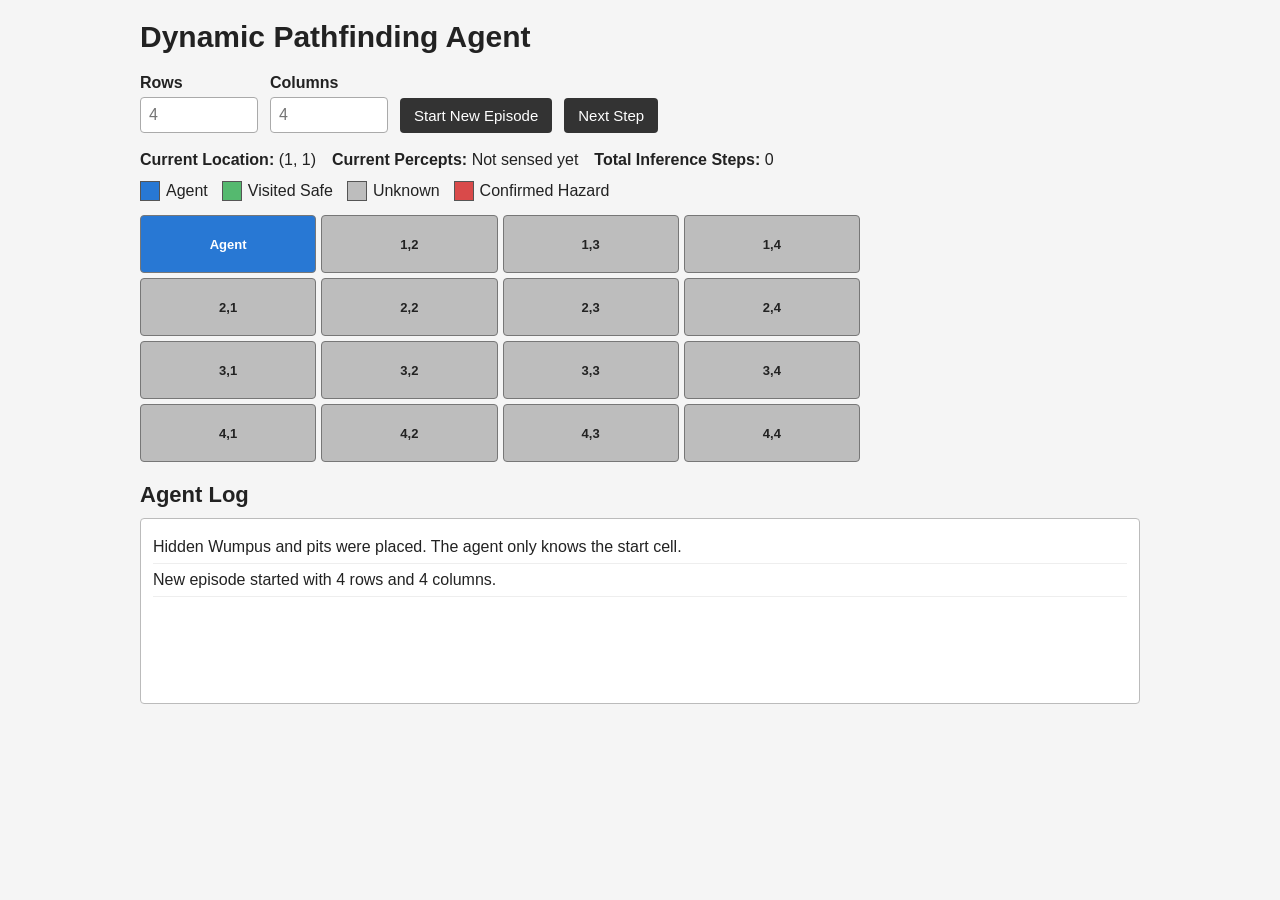
==== index.html @ 9823aac8 "Step 1: add Wumpus world and resolution logic engine" ====
<!DOCTYPE html>
<html lang="en">
<head>
    <meta charset="UTF-8">
    <meta name="viewport" content="width=device-width, initial-scale=1.0">
    <title>Dynamic Wumpus World Agent</title>
    <link rel="stylesheet" href="style.css">
</head>
<body>
    <div class="page">
        <h1>Dynamic Pathfinding Agent</h1>

        <div class="controls">
            <label>
                Rows
                <input type="number" id="rowsInput" min="2" placeholder="4">
            </label>

            <label>
                Columns
                <input type="number" id="colsInput" min="2" placeholder="4">
            </label>

            <button id="startButton">Start New Episode</button>
            <button id="nextButton" disabled>Next Step</button>
        </div>

        <div class="info">
            <p><strong>Current Location:</strong> <span id="locationText">-</span></p>
            <p><strong>Current Percepts:</strong> <span id="perceptText">-</span></p>
            <p><strong>Total Inference Steps:</strong> <span id="stepsText">0</span></p>
        </div>

        <div class="legend">
            <span><span class="legend-box agent-color"></span>Agent</span>
            <span><span class="legend-box visited-color"></span>Visited Safe</span>
            <span><span class="legend-box unknown-color"></span>Unknown</span>
            <span><span class="legend-box hazard-color"></span>Confirmed Hazard</span>
        </div>

        <div id="grid" class="grid"></div>

        <h2>Agent Log</h2>
        <div id="logArea" class="log-area"></div>
    </div>

    <script src="script.js"></script>
</body>
</html>
---- style.css ----
body {
    margin: 0;
    font-family: Arial, sans-serif;
    background: #f5f5f5;
    color: #222;
}

.page {
    max-width: 1000px;
    margin: 0 auto;
    padding: 20px;
}

h1 {
    margin-top: 0;
    font-size: 30px;
}

h2 {
    font-size: 22px;
    margin-bottom: 10px;
}

.controls {
    display: flex;
    flex-wrap: wrap;
    gap: 12px;
    align-items: end;
    margin-bottom: 18px;
}

label {
    display: flex;
    flex-direction: column;
    gap: 5px;
    font-weight: bold;
}

input {
    width: 100px;
    padding: 8px;
    border: 1px solid #aaa;
    border-radius: 4px;
    font-size: 16px;
}

button {
    padding: 9px 14px;
    border: 0;
    border-radius: 4px;
    background: #333;
    color: white;
    font-size: 15px;
    cursor: pointer;
}

button:disabled {
    background: #999;
    cursor: not-allowed;
}

.info {
    display: flex;
    flex-wrap: wrap;
    gap: 16px;
    margin-bottom: 12px;
}

.info p {
    margin: 0;
}

.legend {
    display: flex;
    flex-wrap: wrap;
    gap: 14px;
    margin-bottom: 14px;
}

.legend span {
    display: flex;
    align-items: center;
    gap: 6px;
}

.legend-box {
    width: 18px;
    height: 18px;
    display: inline-block;
    border: 1px solid #555;
}

.grid {
    display: grid;
    gap: 5px;
    margin-bottom: 20px;
    max-width: 720px;
}

.cell {
    min-width: 56px;
    min-height: 56px;
    border: 1px solid #777;
    display: flex;
    align-items: center;
    justify-content: center;
    text-align: center;
    font-size: 13px;
    font-weight: bold;
    border-radius: 4px;
}

.unknown-color,
.unknown {
    background: #bdbdbd;
}

.visited-color,
.visited {
    background: #55b96f;
}

.agent-color,
.agent {
    background: #2878d4;
    color: white;
}

.hazard-color,
.hazard {
    background: #d94a4a;
    color: white;
}

.log-area {
    background: white;
    border: 1px solid #bbb;
    border-radius: 4px;
    padding: 12px;
    min-height: 160px;
    max-height: 280px;
    overflow-y: auto;
    line-height: 1.5;
}

.log-line {
    border-bottom: 1px solid #eee;
    padding: 4px 0;
}

@media (max-width: 600px) {
    .cell {
        min-width: 42px;
        min-height: 42px;
        font-size: 11px;
    }
}
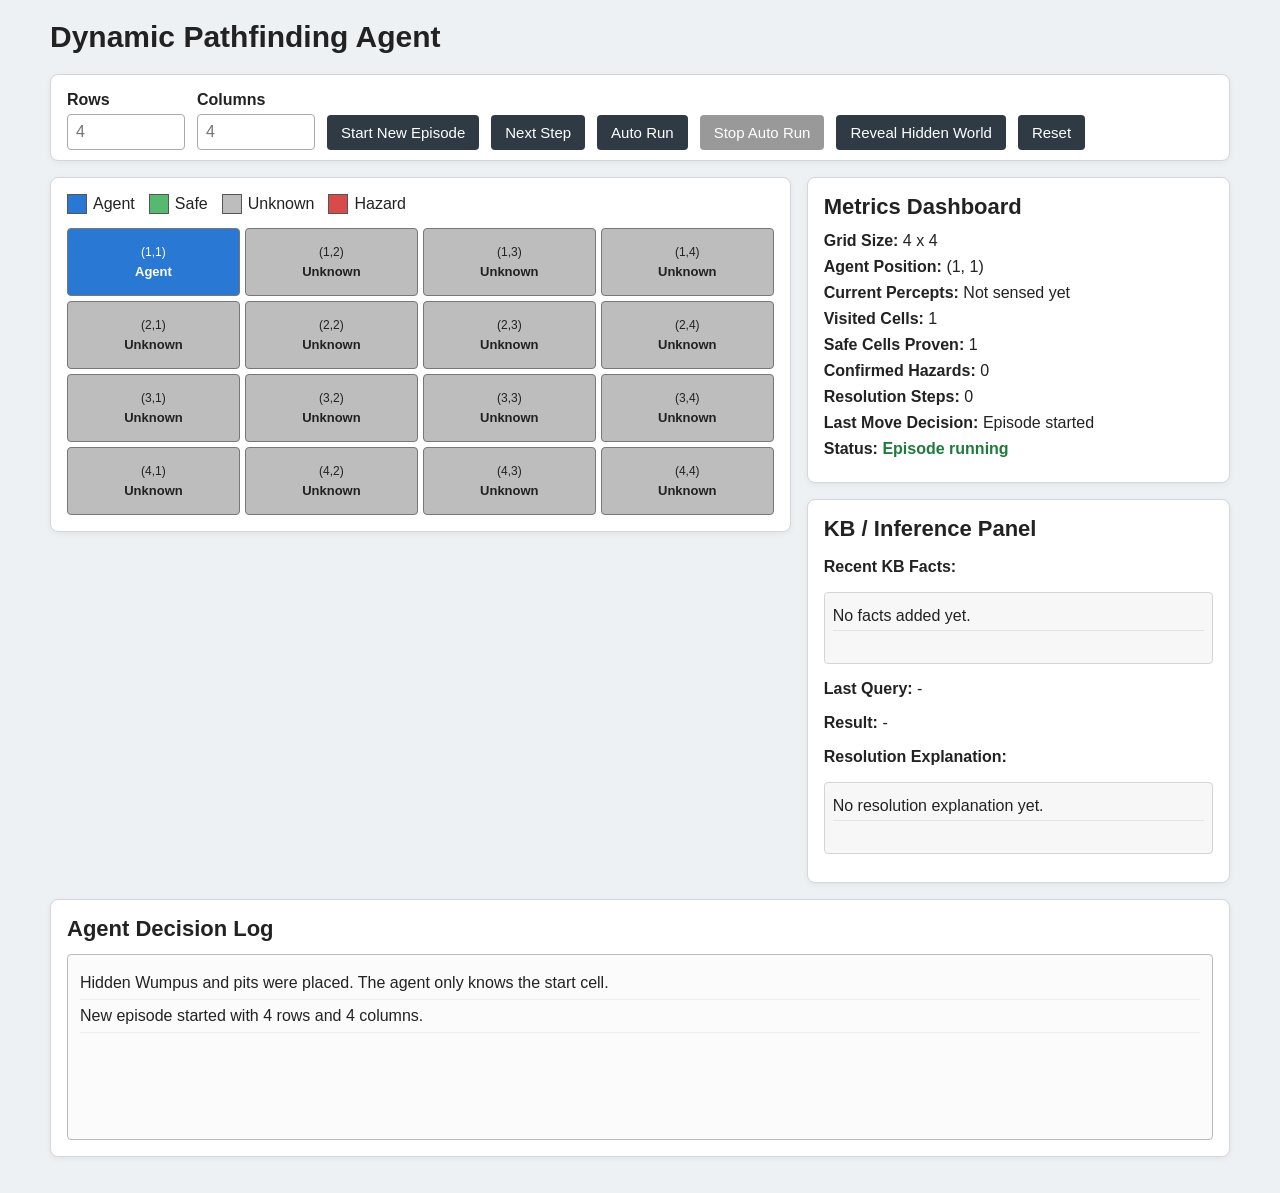
==== commit 25dea901: "Step 2: add web visualization and live metrics dashboard" ====
--- a/index.html
+++ b/index.html
@@ -10,38 +10,73 @@
     <div class="page">
         <h1>Dynamic Pathfinding Agent</h1>
 
-        <div class="controls">
-            <label>
-                Rows
-                <input type="number" id="rowsInput" min="2" placeholder="4">
-            </label>
+        <div class="card controls-card">
+            <div class="controls">
+                <label>
+                    Rows
+                    <input type="number" id="rowsInput" min="2" placeholder="4">
+                </label>
 
-            <label>
-                Columns
-                <input type="number" id="colsInput" min="2" placeholder="4">
-            </label>
+                <label>
+                    Columns
+                    <input type="number" id="colsInput" min="2" placeholder="4">
+                </label>
 
-            <button id="startButton">Start New Episode</button>
-            <button id="nextButton" disabled>Next Step</button>
+                <button id="startButton">Start New Episode</button>
+                <button id="nextButton" disabled>Next Step</button>
+                <button id="autoButton" disabled>Auto Run</button>
+                <button id="stopButton" disabled>Stop Auto Run</button>
+                <button id="revealButton" disabled>Reveal Hidden World</button>
+                <button id="resetButton">Reset</button>
+            </div>
         </div>
 
-        <div class="info">
-            <p><strong>Current Location:</strong> <span id="locationText">-</span></p>
-            <p><strong>Current Percepts:</strong> <span id="perceptText">-</span></p>
-            <p><strong>Total Inference Steps:</strong> <span id="stepsText">0</span></p>
+        <div class="layout">
+            <div class="left-panel">
+                <div class="card">
+                    <div class="legend">
+                        <span><span class="legend-box agent-color"></span>Agent</span>
+                        <span><span class="legend-box visited-color"></span>Safe</span>
+                        <span><span class="legend-box unknown-color"></span>Unknown</span>
+                        <span><span class="legend-box hazard-color"></span>Hazard</span>
+                    </div>
+
+                    <div id="grid" class="grid"></div>
+                </div>
+            </div>
+
+            <div class="right-panel">
+                <div class="card">
+                    <h2>Metrics Dashboard</h2>
+                    <div class="metric-list">
+                        <p><strong>Grid Size:</strong> <span id="gridSizeText">-</span></p>
+                        <p><strong>Agent Position:</strong> <span id="locationText">-</span></p>
+                        <p><strong>Current Percepts:</strong> <span id="perceptText">-</span></p>
+                        <p><strong>Visited Cells:</strong> <span id="visitedText">0</span></p>
+                        <p><strong>Safe Cells Proven:</strong> <span id="safeText">0</span></p>
+                        <p><strong>Confirmed Hazards:</strong> <span id="hazardText">0</span></p>
+                        <p><strong>Resolution Steps:</strong> <span id="stepsText">0</span></p>
+                        <p><strong>Last Move Decision:</strong> <span id="decisionText">-</span></p>
+                        <p><strong>Status:</strong> <span id="statusText">-</span></p>
+                    </div>
+                </div>
+
+                <div class="card">
+                    <h2>KB / Inference Panel</h2>
+                    <p><strong>Recent KB Facts:</strong></p>
+                    <div id="kbFactsArea" class="small-panel"></div>
+                    <p><strong>Last Query:</strong> <span id="lastQueryText">-</span></p>
+                    <p><strong>Result:</strong> <span id="lastResultText">-</span></p>
+                    <p><strong>Resolution Explanation:</strong></p>
+                    <div id="explanationArea" class="small-panel"></div>
+                </div>
+            </div>
         </div>
 
-        <div class="legend">
-            <span><span class="legend-box agent-color"></span>Agent</span>
-            <span><span class="legend-box visited-color"></span>Visited Safe</span>
-            <span><span class="legend-box unknown-color"></span>Unknown</span>
-            <span><span class="legend-box hazard-color"></span>Confirmed Hazard</span>
+        <div class="card">
+            <h2>Agent Decision Log</h2>
+            <div id="logArea" class="log-area"></div>
         </div>
-
-        <div id="grid" class="grid"></div>
-
-        <h2>Agent Log</h2>
-        <div id="logArea" class="log-area"></div>
     </div>
 
     <script src="script.js"></script>
--- a/style.css
+++ b/style.css
@@ -1,12 +1,12 @@
 body {
     margin: 0;
     font-family: Arial, sans-serif;
-    background: #f5f5f5;
+    background: #eef1f4;
     color: #222;
 }
 
 .page {
-    max-width: 1000px;
+    max-width: 1180px;
     margin: 0 auto;
     padding: 20px;
 }
@@ -18,7 +18,20 @@
 
 h2 {
     font-size: 22px;
-    margin-bottom: 10px;
+    margin: 0 0 12px 0;
+}
+
+.card {
+    background: white;
+    border: 1px solid #d2d7dc;
+    border-radius: 8px;
+    padding: 16px;
+    margin-bottom: 16px;
+    box-shadow: 0 2px 6px rgba(0, 0, 0, 0.05);
+}
+
+.controls-card {
+    padding-bottom: 10px;
 }
 
 .controls {
@@ -26,7 +39,6 @@
     flex-wrap: wrap;
     gap: 12px;
     align-items: end;
-    margin-bottom: 18px;
 }
 
 label {
@@ -48,7 +60,7 @@
     padding: 9px 14px;
     border: 0;
     border-radius: 4px;
-    background: #333;
+    background: #2f3a45;
     color: white;
     font-size: 15px;
     cursor: pointer;
@@ -59,15 +71,11 @@
     cursor: not-allowed;
 }
 
-.info {
-    display: flex;
-    flex-wrap: wrap;
+.layout {
+    display: grid;
+    grid-template-columns: minmax(0, 1.4fr) minmax(320px, 0.8fr);
     gap: 16px;
-    margin-bottom: 12px;
-}
-
-.info p {
-    margin: 0;
+    align-items: start;
 }
 
 .legend {
@@ -93,21 +101,31 @@
 .grid {
     display: grid;
     gap: 5px;
-    margin-bottom: 20px;
-    max-width: 720px;
+    width: 100%;
 }
 
 .cell {
-    min-width: 56px;
-    min-height: 56px;
+    min-width: 64px;
+    min-height: 66px;
     border: 1px solid #777;
     display: flex;
+    flex-direction: column;
     align-items: center;
     justify-content: center;
     text-align: center;
+    gap: 5px;
+    font-size: 12px;
+    border-radius: 4px;
+}
+
+.cell-coord {
+    font-size: 12px;
+    font-weight: normal;
+}
+
+.cell-state {
     font-size: 13px;
     font-weight: bold;
-    border-radius: 4px;
 }
 
 .unknown-color,
@@ -133,7 +151,7 @@
 }
 
 .log-area {
-    background: white;
+    background: #fbfbfb;
     border: 1px solid #bbb;
     border-radius: 4px;
     padding: 12px;
@@ -148,10 +166,51 @@
     padding: 4px 0;
 }
 
+.metric-list p {
+    margin: 8px 0;
+}
+
+.small-panel {
+    background: #f7f7f7;
+    border: 1px solid #d4d4d4;
+    border-radius: 4px;
+    min-height: 54px;
+    max-height: 130px;
+    overflow-y: auto;
+    padding: 8px;
+    line-height: 1.45;
+    margin-bottom: 12px;
+}
+
+.small-line {
+    border-bottom: 1px solid #e4e4e4;
+    padding: 3px 0;
+}
+
+.status-good {
+    color: #1f7a3d;
+    font-weight: bold;
+}
+
+.status-warn {
+    color: #a15c00;
+    font-weight: bold;
+}
+
 @media (max-width: 600px) {
+    .layout {
+        grid-template-columns: 1fr;
+    }
+
     .cell {
         min-width: 42px;
-        min-height: 42px;
+        min-height: 50px;
         font-size: 11px;
     }
 }
+
+@media (min-width: 601px) and (max-width: 900px) {
+    .layout {
+        grid-template-columns: 1fr;
+    }
+}
